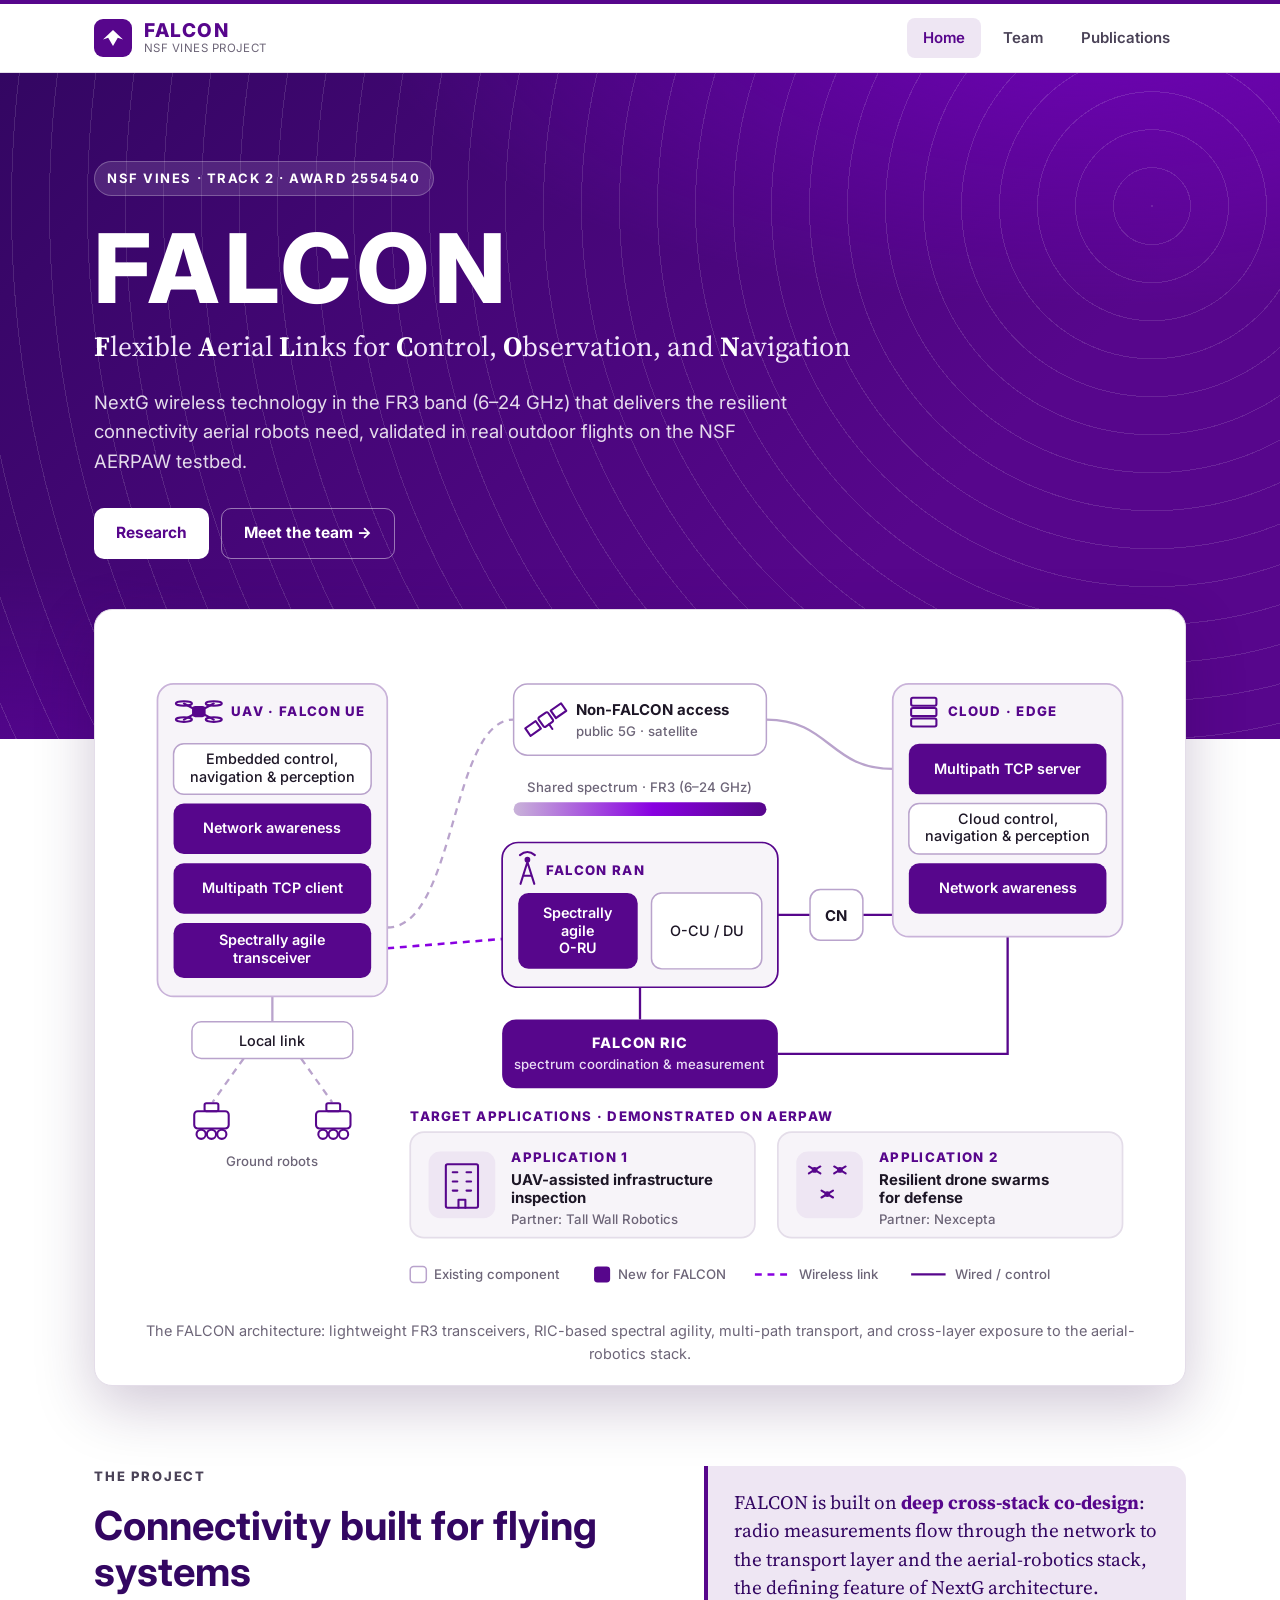
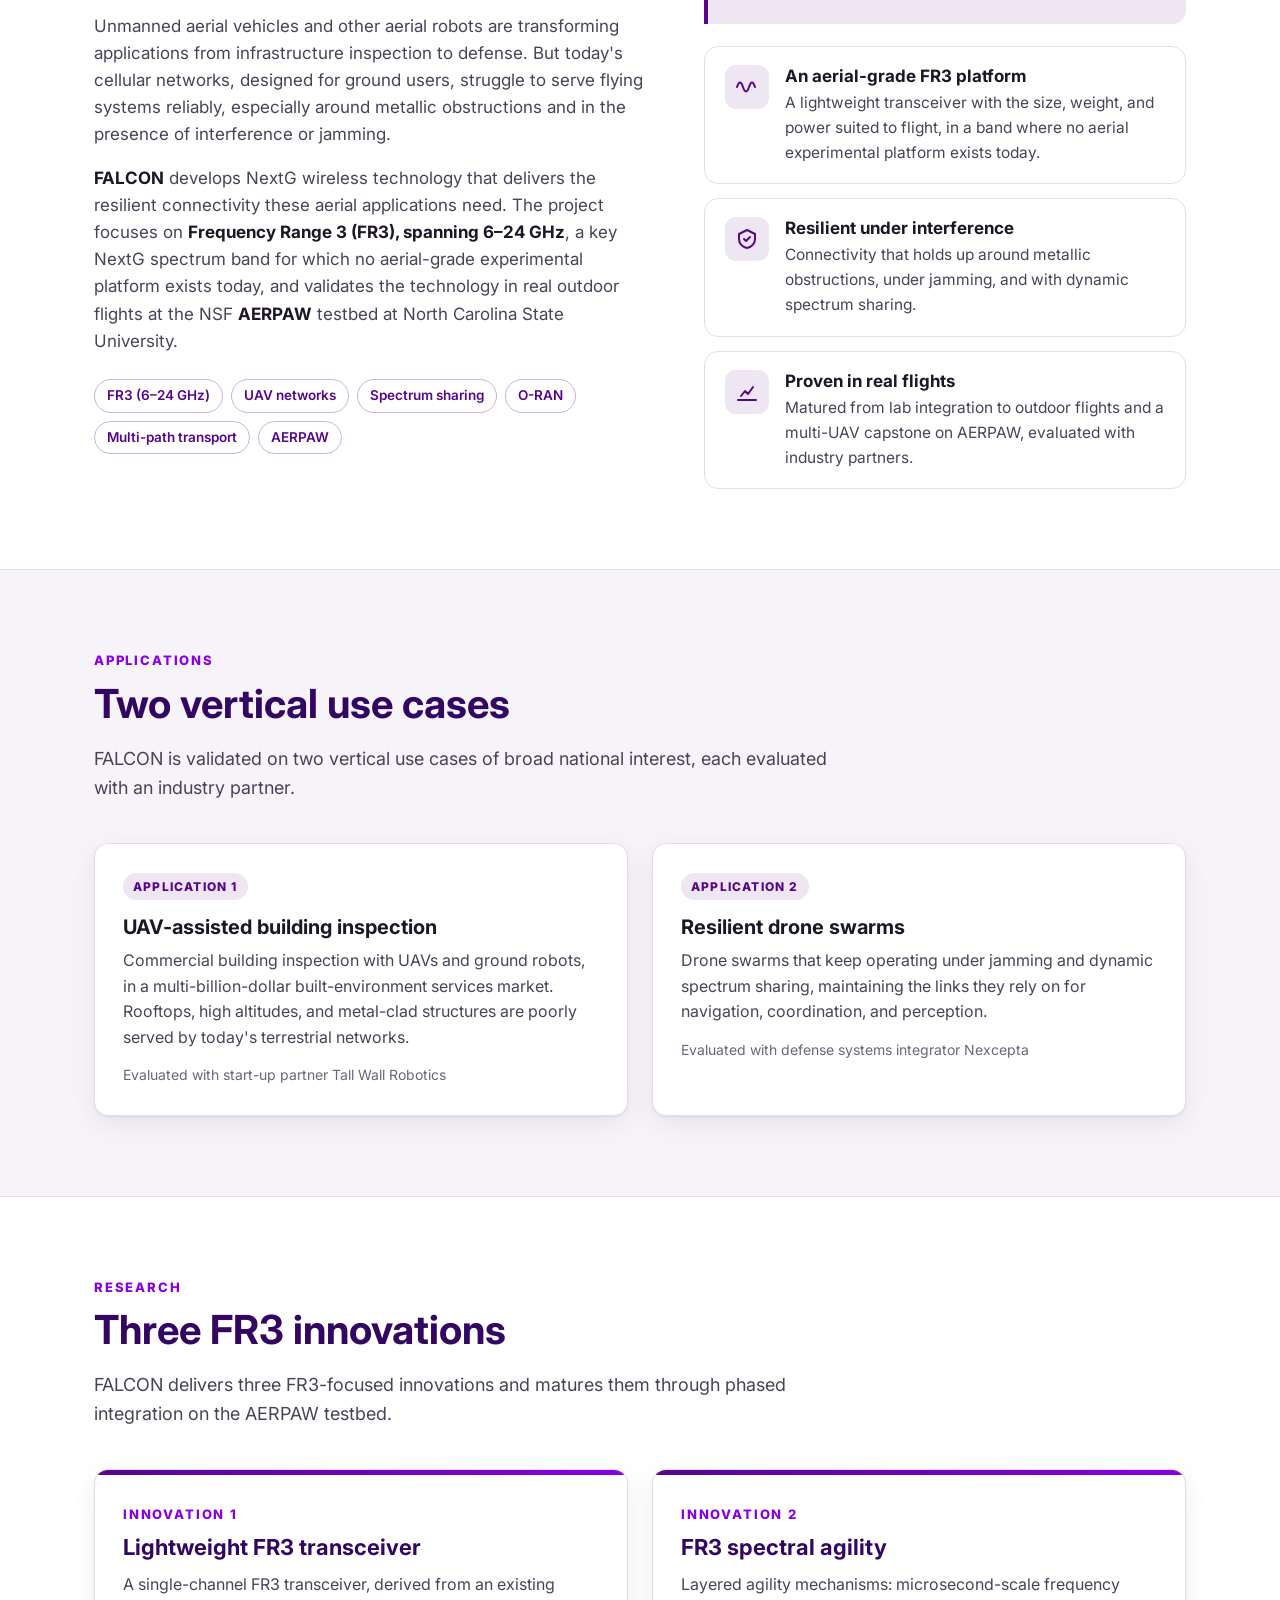
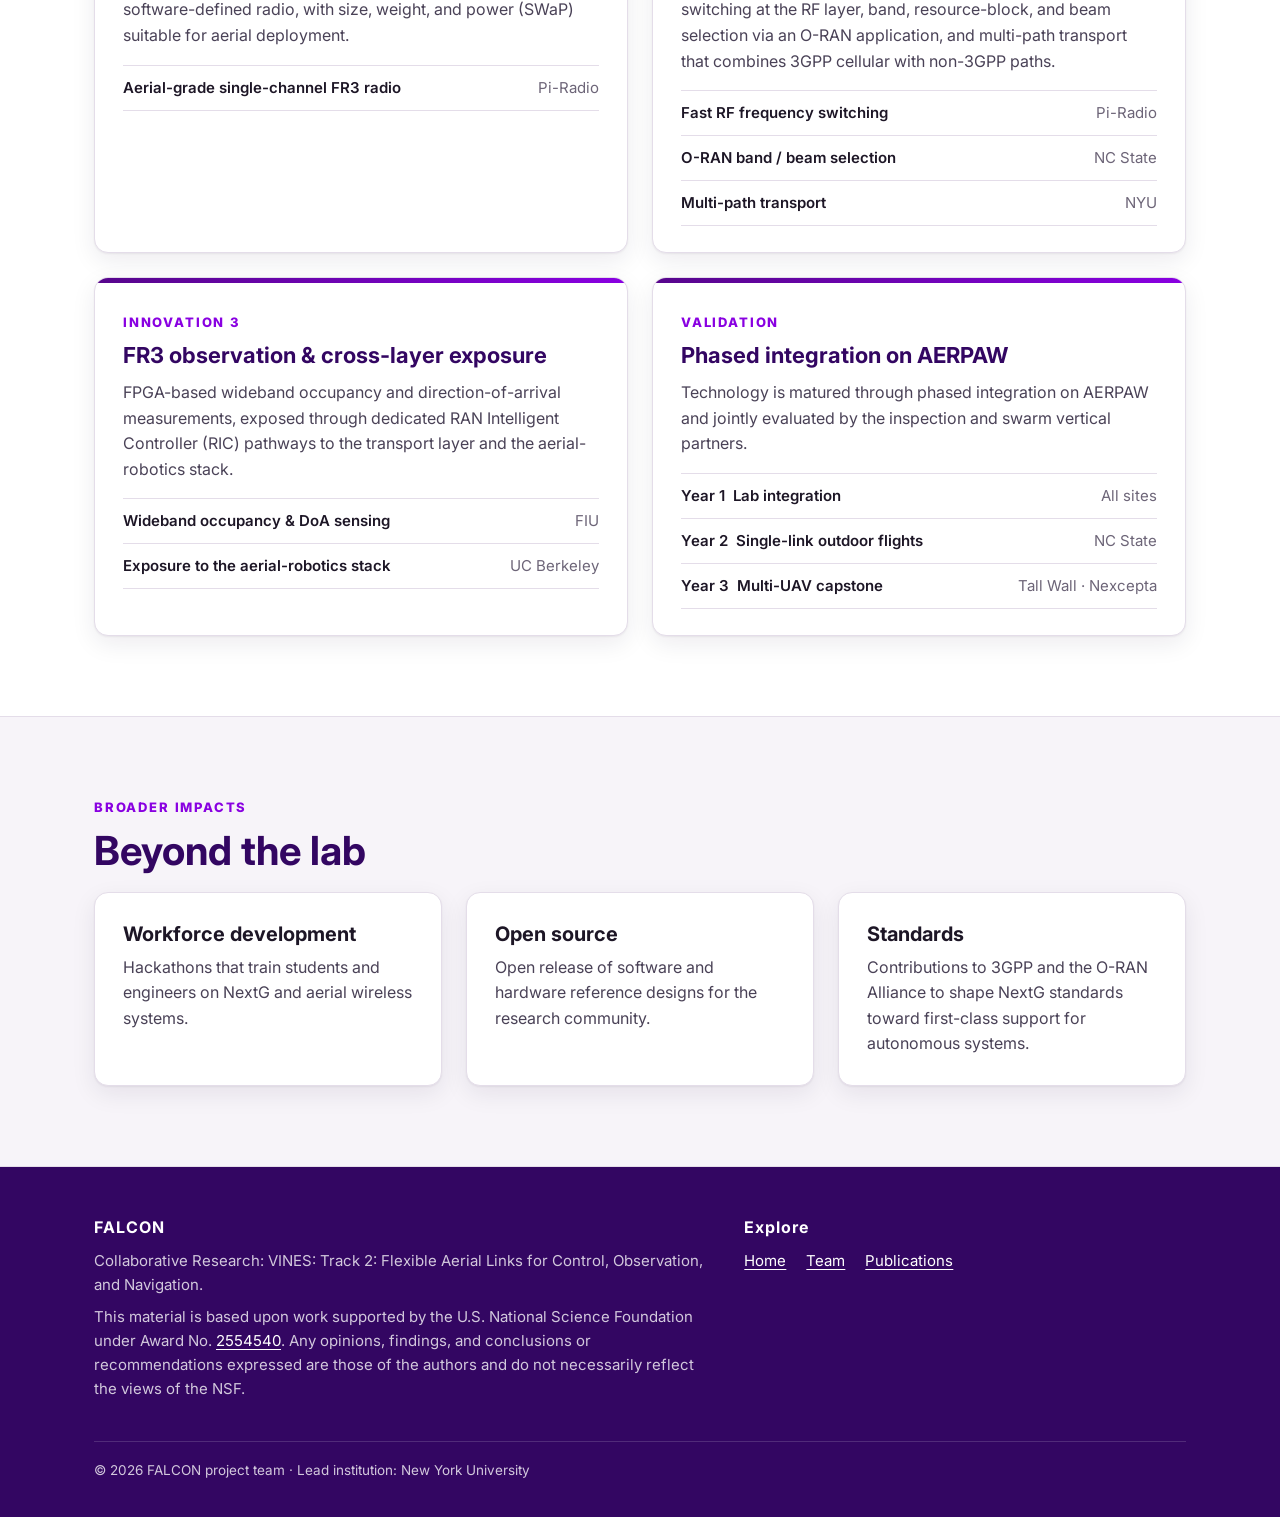
==== index.html @ ba4d0a7a "Add FALCON project website Static GitHub Pages site with Home, Team, and Publications pages in an NY" ====
<!DOCTYPE html>
<html lang="en">
<head>
  <meta charset="utf-8">
  <meta name="viewport" content="width=device-width, initial-scale=1">
  <title>FALCON | Flexible Aerial Links for Control, Observation, and Navigation</title>
  <meta name="description" content="FALCON is an NSF VINES project developing resilient FR3 (6–24 GHz) NextG wireless connectivity for UAVs and aerial robots, validated in outdoor flights on the AERPAW testbed.">
  <link rel="icon" href="assets/img/favicon.svg" type="image/svg+xml">
  <link rel="preconnect" href="https://fonts.googleapis.com">
  <link rel="preconnect" href="https://fonts.gstatic.com" crossorigin>
  <link href="https://fonts.googleapis.com/css2?family=Inter:wght@400;500;600;700;800&family=Source+Serif+4:wght@400;600;700&display=swap" rel="stylesheet">
  <link rel="stylesheet" href="assets/css/style.css">
</head>
<body>

<header class="site-header">
  <div class="container nav">
    <a class="brand" href="index.html" aria-label="FALCON home">
      <span class="brand-mark"><svg viewBox="0 0 24 24" fill="#fff" aria-hidden="true"><path d="M2 13.5 12 4l10 9.5-5.2-1.7L12 20l-4.8-8.2z"/></svg></span>
      <span class="brand-text"><span class="brand-name">FALCON</span><span class="brand-sub">NSF VINES Project</span></span>
    </a>
    <button class="nav-toggle" aria-label="Toggle menu" aria-expanded="false" aria-controls="nav-links">
      <svg viewBox="0 0 24 24" fill="none" stroke="currentColor" stroke-width="2" stroke-linecap="round"><path d="M4 7h16M4 12h16M4 17h16"/></svg>
    </button>
    <ul class="nav-links" id="nav-links">
      <li><a href="index.html" aria-current="page">Home</a></li>
      <li><a href="team.html">Team</a></li>
      <li><a href="publications.html">Publications</a></li>
    </ul>
  </div>
</header>

<main>
  <!-- Hero -->
  <section class="hero">
    <div class="container">
      <span class="eyebrow">NSF VINES &middot; Track 2 &middot; Award 2554540</span>
      <h1>FALCON</h1>
      <p class="tagline"><b>F</b>lexible <b>A</b>erial <b>L</b>inks for <b>C</b>ontrol, <b>O</b>bservation, and <b>N</b>avigation</p>
      <p class="lede">NextG wireless technology in the FR3 band (6&ndash;24 GHz) that delivers the resilient connectivity aerial robots need, validated in real outdoor flights on the NSF AERPAW testbed.</p>
      <div class="btn-row">
        <a class="btn btn-primary" href="#thrusts">Research</a>
        <a class="btn btn-ghost" href="team.html">Meet the team &rarr;</a>
      </div>
    </div>
  </section>

  <!-- Architecture figure -->
  <div class="container figure-wrap">
    <figure class="figure-card" style="margin:0">
      <div class="figure-scroll">
      <svg viewBox="0 0 900 580" role="img" aria-labelledby="archTitle archDesc">
        <title id="archTitle">FALCON system architecture</title>
        <desc id="archDesc">UAVs with spectrally agile transceivers, multipath TCP clients and network-aware autonomy connect over shared FR3 spectrum to a FALCON radio access network and to non-FALCON networks such as public 5G and satellite. A FALCON RIC coordinates spectrum, and cloud servers provide multipath transport and offloaded control, navigation and perception.</desc>
        <defs>
          <linearGradient id="spec" x1="0" x2="1">
            <stop offset="0" stop-color="#c9b3d9"/><stop offset=".55" stop-color="#8900e1"/><stop offset="1" stop-color="#57068c"/>
          </linearGradient>
        </defs>
        <style>
          .grp{fill:#f7f4f9;stroke:#c9b3d9;stroke-width:1.5}
          .ex{fill:#fff;stroke:#b9a3cc;stroke-width:1.3}
          .nw{fill:#57068c}
          .t{font:500 12.5px Inter,system-ui,sans-serif;fill:#1d1626}
          .tb{font:700 13px Inter,system-ui,sans-serif;fill:#1d1626}
          .tw{font:600 12.5px Inter,system-ui,sans-serif;fill:#fff}
          .tws{font:500 11.5px Inter,system-ui,sans-serif;fill:#eadcf5}
          .h{font:800 11.5px Inter,system-ui,sans-serif;fill:#57068c;letter-spacing:.1em}
          .s{font:500 11.5px Inter,system-ui,sans-serif;fill:#6d6578}
          .lk{fill:none;stroke:#57068c;stroke-width:2}
          .lk2{fill:none;stroke:#b9a3cc;stroke-width:2}
          .wl{fill:none;stroke:#8900e1;stroke-width:2.2;stroke-dasharray:6 5}
          .wl2{fill:none;stroke:#b9a3cc;stroke-width:2;stroke-dasharray:6 5}
          .ic{fill:none;stroke:#57068c;stroke-width:1.8;stroke-linecap:round;stroke-linejoin:round}
          .c{text-anchor:middle}
        </style>

        <!-- links (drawn first, behind the boxes) -->
        <path class="wl2" d="M230 252 C 290 252, 285 71, 340 71"/>
        <path class="wl" d="M230 270 L330 262"/>
        <path class="lk2" d="M560 71 C 615 71, 615 114, 670 114"/>
        <path class="lk" d="M570 241 H598 M644 241 H670"/>
        <path class="lk" d="M450 332 V304"/>
        <path class="lk" d="M570 362 H770 V260"/>
        <path class="lk2" d="M130 312 V334"/>
        <path class="wl2" d="M105 366 L78 404 M155 366 L182 404"/>

        <!-- UAV group -->
        <rect class="grp" x="30" y="40" width="200" height="272" rx="14"/>
        <g class="ic">
          <path d="M53 57 L79 71 M79 57 L53 71"/>
          <rect x="61" y="60" width="10" height="8" rx="2" fill="#57068c"/>
          <ellipse cx="53" cy="57" rx="7" ry="2"/><ellipse cx="79" cy="57" rx="7" ry="2"/>
          <ellipse cx="53" cy="71" rx="7" ry="2"/><ellipse cx="79" cy="71" rx="7" ry="2"/>
        </g>
        <text class="h" x="94" y="68">UAV &middot; FALCON UE</text>
        <rect class="ex" x="44" y="92" width="172" height="44" rx="9"/>
        <text class="t c" x="130" y="110">Embedded control,</text>
        <text class="t c" x="130" y="125">navigation &amp; perception</text>
        <rect class="nw" x="44" y="144" width="172" height="44" rx="9"/>
        <text class="tw c" x="130" y="170">Network awareness</text>
        <rect class="nw" x="44" y="196" width="172" height="44" rx="9"/>
        <text class="tw c" x="130" y="222">Multipath TCP client</text>
        <rect class="nw" x="44" y="248" width="172" height="48" rx="9"/>
        <text class="tw c" x="130" y="267">Spectrally agile</text>
        <text class="tw c" x="130" y="283">transceiver</text>

        <!-- Ground robots via local link -->
        <rect class="ex" x="60" y="334" width="140" height="32" rx="8"/>
        <text class="t c" x="130" y="355">Local link</text>
        <g class="ic">
          <rect x="62" y="412" width="30" height="15" rx="3"/><rect x="71" y="405" width="12" height="7" rx="1.5"/>
          <circle cx="68" cy="432" r="4"/><circle cx="77" cy="432" r="4"/><circle cx="86" cy="432" r="4"/>
          <rect x="168" y="412" width="30" height="15" rx="3"/><rect x="177" y="405" width="12" height="7" rx="1.5"/>
          <circle cx="174" cy="432" r="4"/><circle cx="183" cy="432" r="4"/><circle cx="192" cy="432" r="4"/>
        </g>
        <text class="s c" x="130" y="460">Ground robots</text>

        <!-- Non-FALCON access -->
        <rect class="ex" x="340" y="40" width="220" height="62" rx="12"/>
        <g class="ic" transform="translate(368 71) rotate(-35)">
          <rect x="-5" y="-5" width="10" height="10" rx="1.5"/>
          <rect x="-19" y="-4" width="11" height="8"/><rect x="8" y="-4" width="11" height="8"/>
          <path d="M0 5 V10"/>
        </g>
        <text class="tb" x="394" y="67">Non-FALCON access</text>
        <text class="s" x="394" y="85">public 5G &middot; satellite</text>

        <!-- Shared spectrum -->
        <text class="s c" x="450" y="134">Shared spectrum &middot; FR3 (6&ndash;24 GHz)</text>
        <rect x="340" y="143" width="220" height="12" rx="6" fill="url(#spec)"/>

        <!-- FALCON RAN -->
        <rect class="grp" x="330" y="178" width="240" height="126" rx="14" style="stroke:#57068c"/>
        <g class="ic">
          <path d="M346 214 L352 195 L358 214 M348.6 207 H355.4"/>
          <circle cx="352" cy="193" r="1.6" fill="#57068c"/>
          <path d="M345.5 189 Q352 183.5 358.5 189"/>
        </g>
        <text class="h" x="368" y="206">FALCON RAN</text>
        <rect class="nw" x="344" y="222" width="104" height="66" rx="9"/>
        <text class="tw c" x="396" y="244">Spectrally</text>
        <text class="tw c" x="396" y="259">agile</text>
        <text class="tw c" x="396" y="274">O-RU</text>
        <rect class="ex" x="460" y="222" width="96" height="66" rx="9"/>
        <text class="t c" x="508" y="259">O-CU / DU</text>

        <!-- Core network -->
        <rect class="ex" x="598" y="219" width="46" height="44" rx="9"/>
        <text class="tb c" x="621" y="246">CN</text>

        <!-- FALCON RIC -->
        <rect class="nw" x="330" y="332" width="240" height="60" rx="12"/>
        <text class="tw c" x="450" y="357" style="font-weight:800;letter-spacing:.06em">FALCON RIC</text>
        <text class="tws c" x="450" y="375">spectrum coordination &amp; measurement</text>

        <!-- Cloud / edge -->
        <rect class="grp" x="670" y="40" width="200" height="220" rx="14"/>
        <g class="ic">
          <rect x="686" y="52" width="22" height="7" rx="1.5"/><rect x="686" y="61" width="22" height="7" rx="1.5"/><rect x="686" y="70" width="22" height="7" rx="1.5"/>
        </g>
        <text class="h" x="718" y="68">CLOUD &middot; EDGE</text>
        <rect class="nw" x="684" y="92" width="172" height="44" rx="9"/>
        <text class="tw c" x="770" y="118">Multipath TCP server</text>
        <rect class="ex" x="684" y="144" width="172" height="44" rx="9"/>
        <text class="t c" x="770" y="162">Cloud control,</text>
        <text class="t c" x="770" y="177">navigation &amp; perception</text>
        <rect class="nw" x="684" y="196" width="172" height="44" rx="9"/>
        <text class="tw c" x="770" y="222">Network awareness</text>

        <!-- Applications -->
        <text class="h" x="250" y="420">TARGET APPLICATIONS &middot; DEMONSTRATED ON AERPAW</text>
        <rect class="grp" x="250" y="430" width="300" height="92" rx="12" style="stroke:#e4dde9"/>
        <rect x="266" y="447" width="58" height="58" rx="10" fill="#eee6f3"/>
        <g class="ic">
          <rect x="281" y="458" width="28" height="38" rx="1.5"/>
          <path d="M287 465h4M299 465h4M287 473h4M299 473h4M287 481h4M299 481h4M292 496v-7h6v7"/>
        </g>
        <text class="h" x="338" y="456">APPLICATION 1</text>
        <text class="tb" x="338" y="476">UAV-assisted infrastructure</text>
        <text class="tb" x="338" y="492">inspection</text>
        <text class="s" x="338" y="510">Partner: Tall Wall Robotics</text>

        <rect class="grp" x="570" y="430" width="300" height="92" rx="12" style="stroke:#e4dde9"/>
        <rect x="586" y="447" width="58" height="58" rx="10" fill="#eee6f3"/>
        <g class="ic">
          <path d="M597 460l10 6M607 460l-10 6M619 460l10 6M629 460l-10 6M608 481l10 6M618 481l-10 6"/>
          <circle cx="602" cy="463" r="1.6" fill="#57068c"/><circle cx="624" cy="463" r="1.6" fill="#57068c"/><circle cx="613" cy="484" r="1.6" fill="#57068c"/>
        </g>
        <text class="h" x="658" y="456">APPLICATION 2</text>
        <text class="tb" x="658" y="476">Resilient drone swarms</text>
        <text class="tb" x="658" y="492">for defense</text>
        <text class="s" x="658" y="510">Partner: Nexcepta</text>

        <!-- Legend -->
        <rect class="ex" x="250" y="547" width="14" height="14" rx="3"/>
        <text class="s" x="271" y="558">Existing component</text>
        <rect class="nw" x="410" y="547" width="14" height="14" rx="3"/>
        <text class="s" x="431" y="558">New for FALCON</text>
        <path class="wl" d="M550 554 H580"/>
        <text class="s" x="588" y="558">Wireless link</text>
        <path class="lk" d="M686 554 H716"/>
        <text class="s" x="724" y="558">Wired / control</text>
      </svg>
      </div>
      <figcaption>The FALCON architecture: lightweight FR3 transceivers, RIC-based spectral agility, multi-path transport, and cross-layer exposure to the aerial-robotics stack.</figcaption>
    </figure>
  </div>

  <!-- About -->
  <section id="about">
    <div class="container two-col">
      <div class="prose">
        <p class="section-label">The project</p>
        <h2>Connectivity built for flying systems</h2>
        <p>Unmanned aerial vehicles and other aerial robots are transforming applications from infrastructure inspection to defense. But today's cellular networks, designed for ground users, struggle to serve flying systems reliably, especially around metallic obstructions and in the presence of interference or jamming.</p>
        <p><strong>FALCON</strong> develops NextG wireless technology that delivers the resilient connectivity these aerial applications need. The project focuses on <strong>Frequency Range 3 (FR3), spanning 6&ndash;24 GHz</strong>, a key NextG spectrum band for which no aerial-grade experimental platform exists today, and validates the technology in real outdoor flights at the NSF <strong>AERPAW</strong> testbed at North Carolina State University.</p>
        <div class="keywords">
          <span>FR3 (6&ndash;24 GHz)</span><span>UAV networks</span><span>Spectrum sharing</span><span>O-RAN</span><span>Multi-path transport</span><span>AERPAW</span>
        </div>
      </div>
      <div>
        <div class="callout" style="margin-bottom:22px">
          FALCON is built on <em>deep cross-stack co-design</em>: radio measurements flow through the network to the transport layer and the aerial-robotics stack, the defining feature of NextG architecture.
        </div>
        <div class="pill-list">
          <div class="pill">
            <span class="icon"><svg viewBox="0 0 24 24" fill="none" stroke="currentColor" stroke-width="2" stroke-linecap="round"><path d="M2 12c2-6 4-6 6 0s4 6 6 0 4-6 6 0"/></svg></span>
            <div><h3>An aerial-grade FR3 platform</h3><p>A lightweight transceiver with the size, weight, and power suited to flight, in a band where no aerial experimental platform exists today.</p></div>
          </div>
          <div class="pill">
            <span class="icon"><svg viewBox="0 0 24 24" fill="none" stroke="currentColor" stroke-width="2" stroke-linecap="round" stroke-linejoin="round"><path d="M12 3 4 7v5c0 4.5 3.4 8.3 8 9 4.6-.7 8-4.5 8-9V7z"/><path d="m9 12 2 2 4-4"/></svg></span>
            <div><h3>Resilient under interference</h3><p>Connectivity that holds up around metallic obstructions, under jamming, and with dynamic spectrum sharing.</p></div>
          </div>
          <div class="pill">
            <span class="icon"><svg viewBox="0 0 24 24" fill="none" stroke="currentColor" stroke-width="2" stroke-linecap="round" stroke-linejoin="round"><path d="M3 20h18M6 16l4-5 3 3 5-7"/></svg></span>
            <div><h3>Proven in real flights</h3><p>Matured from lab integration to outdoor flights and a multi-UAV capstone on AERPAW, evaluated with industry partners.</p></div>
          </div>
        </div>
      </div>
    </div>
  </section>

  <!-- Use cases -->
  <section class="section-alt" id="applications">
    <div class="container">
      <p class="section-label">Applications</p>
      <h2>Two vertical use cases</h2>
      <p class="section-intro">FALCON is validated on two vertical use cases of broad national interest, each evaluated with an industry partner.</p>
      <div class="cards-2">
        <article class="card">
          <span class="tag">Application 1</span>
          <h3>UAV-assisted building inspection</h3>
          <p>Commercial building inspection with UAVs and ground robots, in a multi-billion-dollar built-environment services market. Rooftops, high altitudes, and metal-clad structures are poorly served by today's terrestrial networks.</p>
          <p class="partners">Evaluated with start-up partner Tall Wall Robotics</p>
        </article>
        <article class="card">
          <span class="tag">Application 2</span>
          <h3>Resilient drone swarms</h3>
          <p>Drone swarms that keep operating under jamming and dynamic spectrum sharing, maintaining the links they rely on for navigation, coordination, and perception.</p>
          <p class="partners">Evaluated with defense systems integrator Nexcepta</p>
        </article>
      </div>
    </div>
  </section>

  <!-- Thrusts -->
  <section id="thrusts">
    <div class="container">
      <p class="section-label">Research</p>
      <h2>Three FR3 innovations</h2>
      <p class="section-intro">FALCON delivers three FR3-focused innovations and matures them through phased integration on the AERPAW testbed.</p>
      <div class="thrusts">
        <article class="thrust">
          <span class="thrust-num">Innovation 1</span>
          <h3>Lightweight FR3 transceiver</h3>
          <p>A single-channel FR3 transceiver, derived from an existing software-defined radio, with size, weight, and power (SWaP) suitable for aerial deployment.</p>
          <ul class="subthrusts">
            <li><span>Aerial-grade single-channel FR3 radio</span><span>Pi-Radio</span></li>
          </ul>
        </article>
        <article class="thrust">
          <span class="thrust-num">Innovation 2</span>
          <h3>FR3 spectral agility</h3>
          <p>Layered agility mechanisms: microsecond-scale frequency switching at the RF layer, band, resource-block, and beam selection via an O-RAN application, and multi-path transport that combines 3GPP cellular with non-3GPP paths.</p>
          <ul class="subthrusts">
            <li><span>Fast RF frequency switching</span><span>Pi-Radio</span></li>
            <li><span>O-RAN band / beam selection</span><span>NC State</span></li>
            <li><span>Multi-path transport</span><span>NYU</span></li>
          </ul>
        </article>
        <article class="thrust">
          <span class="thrust-num">Innovation 3</span>
          <h3>FR3 observation &amp; cross-layer exposure</h3>
          <p>FPGA-based wideband occupancy and direction-of-arrival measurements, exposed through dedicated RAN Intelligent Controller (RIC) pathways to the transport layer and the aerial-robotics stack.</p>
          <ul class="subthrusts">
            <li><span>Wideband occupancy &amp; DoA sensing</span><span>FIU</span></li>
            <li><span>Exposure to the aerial-robotics stack</span><span>UC Berkeley</span></li>
          </ul>
        </article>
        <article class="thrust">
          <span class="thrust-num">Validation</span>
          <h3>Phased integration on AERPAW</h3>
          <p>Technology is matured through phased integration on AERPAW and jointly evaluated by the inspection and swarm vertical partners.</p>
          <ul class="subthrusts">
            <li><span>Year 1 &nbsp;Lab integration</span><span>All sites</span></li>
            <li><span>Year 2 &nbsp;Single-link outdoor flights</span><span>NC State</span></li>
            <li><span>Year 3 &nbsp;Multi-UAV capstone</span><span>Tall Wall &middot; Nexcepta</span></li>
          </ul>
        </article>
      </div>
    </div>
  </section>

  <!-- Broader impacts -->
  <section class="section-alt" id="impacts">
    <div class="container">
      <p class="section-label">Broader impacts</p>
      <h2>Beyond the lab</h2>
      <div class="cards-3">
        <article class="card">
          <h3>Workforce development</h3>
          <p>Hackathons that train students and engineers on NextG and aerial wireless systems.</p>
        </article>
        <article class="card">
          <h3>Open source</h3>
          <p>Open release of software and hardware reference designs for the research community.</p>
        </article>
        <article class="card">
          <h3>Standards</h3>
          <p>Contributions to 3GPP and the O-RAN Alliance to shape NextG standards toward first-class support for autonomous systems.</p>
        </article>
      </div>
    </div>
  </section>
</main>

<footer class="site-footer">
  <div class="container">
    <div class="footer-grid">
      <div>
        <h4>FALCON</h4>
        <p>Collaborative Research: VINES: Track 2: Flexible Aerial Links for Control, Observation, and Navigation.</p>
        <p>This material is based upon work supported by the U.S. National Science Foundation under Award No. <a href="https://www.nsf.gov/awardsearch/show-award?AWD_ID=2554540">2554540</a>. Any opinions, findings, and conclusions or recommendations expressed are those of the authors and do not necessarily reflect the views of the NSF.</p>
      </div>
      <div>
        <h4>Explore</h4>
        <ul class="footer-links">
          <li><a href="index.html">Home</a></li>
          <li><a href="team.html">Team</a></li>
          <li><a href="publications.html">Publications</a></li>
        </ul>
      </div>
    </div>
    <div class="footer-bottom">&copy; 2026 FALCON project team &middot; Lead institution: New York University</div>
  </div>
</footer>

<script src="assets/js/main.js"></script>
</body>
</html>
---- assets/css/style.css ----
/* FALCON project site — NYU color theme */
:root {
  --violet: #57068c;        /* NYU Violet */
  --violet-deep: #330662;   /* Deep violet */
  --violet-ultra: #8900e1;  /* Ultra violet */
  --violet-light: #eee6f3;  /* Light violet tint */
  --violet-mid: #c9b3d9;
  --ink: #1d1626;
  --ink-soft: #4a4257;
  --muted: #6d6578;
  --line: #e4dde9;
  --bg: #ffffff;
  --bg-alt: #f7f4f9;
  --radius: 14px;
  --shadow: 0 1px 2px rgba(30, 10, 50, .06), 0 8px 24px rgba(30, 10, 50, .08);
  --maxw: 1140px;
  --font: "Inter", system-ui, -apple-system, "Segoe UI", Roboto, sans-serif;
  --font-display: "Source Serif 4", Georgia, serif;
}

*, *::before, *::after { box-sizing: border-box; }
html { scroll-behavior: smooth; }
body {
  margin: 0;
  font-family: var(--font);
  color: var(--ink);
  background: var(--bg);
  line-height: 1.6;
  font-size: 17px;
  -webkit-font-smoothing: antialiased;
}
img { max-width: 100%; display: block; }
a { color: var(--violet); text-decoration-thickness: 1px; text-underline-offset: 3px; }
a:hover { color: var(--violet-ultra); }

.container { max-width: var(--maxw); margin: 0 auto; padding: 0 24px; }

/* ---------- Header / nav ---------- */
.site-header {
  position: sticky; top: 0; z-index: 50;
  background: rgba(255, 255, 255, .94);
  backdrop-filter: saturate(160%) blur(8px);
  border-top: 4px solid var(--violet);
  border-bottom: 1px solid var(--line);
}
.nav { display: flex; align-items: center; justify-content: space-between; height: 68px; }
.brand { display: flex; align-items: center; gap: 12px; text-decoration: none; color: var(--ink); }
.brand-mark {
  width: 38px; height: 38px; border-radius: 9px;
  background: var(--violet); display: grid; place-items: center;
}
.brand-mark svg { width: 24px; height: 24px; }
.brand-text { display: flex; flex-direction: column; line-height: 1.1; }
.brand-name { font-weight: 800; letter-spacing: .08em; font-size: 19px; color: var(--violet); }
.brand-sub { font-size: 11.5px; color: var(--muted); letter-spacing: .04em; text-transform: uppercase; }

.nav-links { display: flex; gap: 6px; list-style: none; margin: 0; padding: 0; }
.nav-links a {
  display: block; padding: 8px 16px; border-radius: 8px;
  text-decoration: none; color: var(--ink-soft); font-weight: 600; font-size: 15px;
}
.nav-links a:hover { background: var(--violet-light); color: var(--violet); }
.nav-links a[aria-current="page"] { color: var(--violet); background: var(--violet-light); }

.nav-toggle {
  display: none; background: none; border: 1px solid var(--line); border-radius: 8px;
  width: 42px; height: 42px; cursor: pointer; color: var(--violet);
}
.nav-toggle svg { width: 22px; height: 22px; margin: auto; }

@media (max-width: 720px) {
  .nav-toggle { display: grid; place-items: center; }
  .nav-links {
    display: none; position: absolute; left: 0; right: 0; top: 72px;
    flex-direction: column; background: #fff; padding: 8px 16px 16px;
    border-bottom: 1px solid var(--line); box-shadow: var(--shadow);
  }
  .nav-links.open { display: flex; }
  .brand-sub { display: none; }
}

/* ---------- Hero ---------- */
.hero {
  position: relative; overflow: hidden; color: #fff;
  background:
    radial-gradient(1200px 500px at 85% -10%, rgba(137, 0, 225, .55), transparent 60%),
    radial-gradient(800px 400px at 0% 110%, rgba(137, 0, 225, .25), transparent 60%),
    linear-gradient(135deg, var(--violet-deep) 0%, var(--violet) 70%);
  padding: 88px 0 180px;
}
.hero::after { /* subtle signal-wave texture */
  content: ""; position: absolute; inset: 0; pointer-events: none; opacity: .12;
  background-image: repeating-radial-gradient(circle at 90% 20%, #fff 0 1px, transparent 1px 38px);
}
.hero .container { position: relative; z-index: 1; }
.eyebrow {
  display: inline-flex; align-items: center; gap: 8px;
  font-size: 13px; font-weight: 700; letter-spacing: .12em; text-transform: uppercase;
  padding: 6px 12px; border-radius: 999px;
  background: rgba(255, 255, 255, .12); border: 1px solid rgba(255, 255, 255, .25);
}
.hero h1 {
  font-size: clamp(54px, 9vw, 96px); line-height: 1; margin: 24px 0 12px;
  letter-spacing: .06em; font-weight: 800;
}
.hero .tagline {
  font-family: var(--font-display); font-size: clamp(21px, 2.6vw, 28px);
  margin: 0 0 22px; color: #f1e6fa; max-width: 760px; line-height: 1.35;
}
.hero .tagline b { color: #fff; font-weight: 700; }
.hero .lede { font-size: 18.5px; max-width: 700px; color: rgba(255, 255, 255, .86); margin: 0 0 32px; }
.btn-row { display: flex; flex-wrap: wrap; gap: 12px; }
.btn {
  display: inline-flex; align-items: center; gap: 8px; padding: 12px 22px; border-radius: 10px;
  font-weight: 700; font-size: 15.5px; text-decoration: none; transition: transform .15s, background .15s;
}
.btn:hover { transform: translateY(-1px); }
.btn-primary { background: #fff; color: var(--violet); }
.btn-primary:hover { color: var(--violet-deep); }
.btn-ghost { color: #fff; border: 1px solid rgba(255, 255, 255, .45); }
.btn-ghost:hover { background: rgba(255, 255, 255, .1); color: #fff; }

/* Architecture figure overlapping the hero */
.figure-wrap { margin-top: -130px; position: relative; z-index: 2; }
.figure-card {
  background: #fff; border-radius: 18px; box-shadow: 0 20px 60px rgba(40, 6, 70, .22);
  padding: 28px 28px 20px; border: 1px solid var(--line);
}
.figure-scroll { overflow-x: auto; }
.figure-card svg { width: 100%; min-width: 640px; height: auto; display: block; }
.figure-card figcaption { font-size: 14.5px; color: var(--muted); margin-top: 14px; text-align: center; }

/* ---------- Page header (inner pages) ---------- */
.page-hero {
  color: #fff; padding: 64px 0 56px;
  background:
    radial-gradient(900px 300px at 90% -20%, rgba(137, 0, 225, .5), transparent 60%),
    linear-gradient(135deg, var(--violet-deep), var(--violet));
}
.page-hero h1 { margin: 10px 0 8px; font-size: clamp(36px, 5vw, 50px); line-height: 1.1; }
.page-hero p { margin: 0; color: rgba(255, 255, 255, .85); max-width: 720px; font-size: 18px; }
.page-hero .eyebrow { font-size: 12px; }

/* ---------- Sections ---------- */
section { padding: 80px 0; }
.section-alt { background: var(--bg-alt); border-top: 1px solid var(--line); border-bottom: 1px solid var(--line); }
.section-label {
  font-size: 13px; font-weight: 800; letter-spacing: .14em; text-transform: uppercase; color: var(--violet-ultra);
  margin: 0 0 10px;
}
h2 { font-size: clamp(30px, 3.6vw, 40px); line-height: 1.15; margin: 0 0 18px; color: var(--violet-deep); }
h3 { font-size: 20px; line-height: 1.3; margin: 0 0 8px; color: var(--ink); }
.section-intro { color: var(--ink-soft); max-width: 760px; font-size: 18px; margin: 0 0 40px; }

.two-col { display: grid; grid-template-columns: 1.15fr 1fr; gap: 56px; align-items: start; }
@media (max-width: 900px) { .two-col { grid-template-columns: 1fr; gap: 32px; } }
.prose p { margin: 0 0 16px; color: var(--ink-soft); }
.prose strong { color: var(--ink); }

.callout {
  border-left: 4px solid var(--violet); background: var(--violet-light); border-radius: 0 var(--radius) var(--radius) 0;
  padding: 22px 26px; font-family: var(--font-display); font-size: 19px; line-height: 1.5; color: var(--violet-deep);
}
.callout em { font-style: normal; font-weight: 700; color: var(--violet); }

.pill-list { display: grid; gap: 14px; }
.pill {
  display: flex; gap: 16px; align-items: flex-start; background: #fff; border: 1px solid var(--line);
  border-radius: var(--radius); padding: 18px 20px;
}
.pill .icon {
  flex: none; width: 44px; height: 44px; border-radius: 11px; background: var(--violet-light);
  color: var(--violet); display: grid; place-items: center;
}
.pill .icon svg { width: 24px; height: 24px; }
.pill h3 { font-size: 17px; margin-bottom: 4px; }
.pill p { margin: 0; font-size: 15.5px; color: var(--ink-soft); }

/* Use-case cards */
.cards-2 { display: grid; grid-template-columns: repeat(2, 1fr); gap: 24px; }
@media (max-width: 760px) { .cards-2 { grid-template-columns: 1fr; } }
.cards-3 { display: grid; grid-template-columns: repeat(3, 1fr); gap: 24px; }
@media (max-width: 860px) { .cards-3 { grid-template-columns: 1fr; } }
.card {
  background: #fff; border: 1px solid var(--line); border-radius: var(--radius);
  padding: 28px; box-shadow: var(--shadow);
}
.card .tag {
  display: inline-block; font-size: 12px; font-weight: 800; letter-spacing: .1em; text-transform: uppercase;
  color: var(--violet); background: var(--violet-light); padding: 4px 10px; border-radius: 999px; margin-bottom: 14px;
}
.card p { margin: 0; color: var(--ink-soft); font-size: 16px; }
.card .partners { margin-top: 14px; font-size: 14px; color: var(--muted); }

/* Thrusts */
.thrusts { display: grid; grid-template-columns: repeat(2, 1fr); gap: 24px; }
@media (max-width: 860px) { .thrusts { grid-template-columns: 1fr; } }
.thrust {
  position: relative; background: #fff; border: 1px solid var(--line); border-radius: var(--radius);
  padding: 30px 28px 26px; box-shadow: var(--shadow); overflow: hidden;
}
.thrust::before {
  content: ""; position: absolute; top: 0; left: 0; right: 0; height: 5px;
  background: linear-gradient(90deg, var(--violet), var(--violet-ultra));
}
.thrust-num {
  font-size: 13px; font-weight: 800; letter-spacing: .14em; color: var(--violet-ultra); text-transform: uppercase;
}
.thrust h3 { font-size: 22px; margin: 6px 0 10px; color: var(--violet-deep); }
.thrust > p { margin: 0 0 16px; color: var(--ink-soft); font-size: 16px; }
.subthrusts { list-style: none; margin: 0; padding: 0; border-top: 1px solid var(--line); }
.subthrusts li {
  display: flex; justify-content: space-between; gap: 16px; padding: 10px 0; border-bottom: 1px solid var(--line);
  font-size: 15px;
}
.subthrusts li span:first-child { font-weight: 600; color: var(--ink); }
.subthrusts li span:last-child { color: var(--muted); text-align: right; white-space: nowrap; }
@media (max-width: 480px) {
  .subthrusts li { flex-direction: column; gap: 2px; }
  .subthrusts li span:last-child { text-align: left; }
}

/* Keywords */
.keywords { display: flex; flex-wrap: wrap; gap: 8px; margin-top: 24px; }
.keywords span {
  font-size: 13.5px; font-weight: 600; color: var(--violet); background: #fff;
  border: 1px solid var(--violet-mid); padding: 5px 12px; border-radius: 999px;
}

/* ---------- Team ---------- */
.org-grid { display: grid; grid-template-columns: repeat(3, 1fr); gap: 20px; }
@media (max-width: 900px) { .org-grid { grid-template-columns: repeat(2, 1fr); } }
@media (max-width: 560px) { .org-grid { grid-template-columns: 1fr; } }
.org {
  background: #fff; border: 1px solid var(--line); border-radius: var(--radius); overflow: hidden;
  display: flex; flex-direction: column; box-shadow: var(--shadow);
}
.org-logo {
  height: 120px; display: grid; place-items: center; padding: 20px 28px;
  background: #fff; border-bottom: 1px solid var(--line);
}
.org-logo.dark { background: var(--violet-deep); }
.org-logo img.padded-logo { max-height: 110px; } /* square logos with built-in whitespace */
.org-logo img { max-height: 76px; max-width: 100%; width: auto; object-fit: contain; }
.org-logo.wordmark span {
  font-weight: 800; font-size: 22px; letter-spacing: .02em; color: var(--violet-deep); text-align: center; line-height: 1.15;
}
.org-logo.wordmark small { display: block; font-size: 11px; letter-spacing: .14em; color: var(--muted); font-weight: 700; margin-top: 4px; }
.org-body { padding: 18px 20px 20px; flex: 1; }
.org-type {
  font-size: 11.5px; font-weight: 800; letter-spacing: .12em; text-transform: uppercase; color: var(--violet-ultra);
}
.org-body h3 { font-size: 18px; margin: 4px 0 6px; }
.org-body p { margin: 0; font-size: 14.5px; color: var(--ink-soft); }

.org-section { margin-top: 56px; }
.org-section-head {
  display: flex; align-items: center; gap: 16px; padding-bottom: 14px; margin-bottom: 20px;
  border-bottom: 2px solid var(--violet-light);
}
.org-section-head img { height: 40px; width: auto; }
.org-section-head .mini-wordmark {
  height: 40px; min-width: 40px; padding: 0 10px; border-radius: 8px; background: var(--violet-light);
  color: var(--violet); font-weight: 800; display: grid; place-items: center; font-size: 14px;
}
.org-section-head h3 { margin: 0; font-size: 22px; color: var(--violet-deep); }
.org-section-head .count { margin-left: auto; color: var(--muted); font-size: 14px; }

.people { display: grid; grid-template-columns: repeat(auto-fill, minmax(320px, 1fr)); gap: 16px; }
@media (max-width: 400px) { .people { grid-template-columns: 1fr; } }
.person {
  display: flex; gap: 16px; background: #fff; border: 1px solid var(--line); border-radius: var(--radius); padding: 18px;
}
.avatar {
  flex: none; width: 56px; height: 56px; border-radius: 50%;
  background: linear-gradient(135deg, var(--violet), var(--violet-ultra));
  color: #fff; display: grid; place-items: center; font-weight: 800; font-size: 18px; letter-spacing: .03em;
}
.person h4 { margin: 0; font-size: 17px; }
.role-badge {
  display: inline-block; font-size: 11.5px; font-weight: 800; letter-spacing: .08em; text-transform: uppercase;
  padding: 2px 8px; border-radius: 6px; margin: 4px 0 8px; background: var(--violet-light); color: var(--violet);
}
.role-badge.lead { background: var(--violet); color: #fff; }
.person p { margin: 0; font-size: 14.5px; color: var(--ink-soft); line-height: 1.5; }

/* ---------- Publications ---------- */
.empty-state {
  text-align: center; border: 2px dashed var(--violet-mid); border-radius: 18px; padding: 64px 24px;
  background: var(--bg-alt);
}
.empty-state .icon {
  width: 64px; height: 64px; margin: 0 auto 18px; border-radius: 16px; background: var(--violet-light);
  color: var(--violet); display: grid; place-items: center;
}
.empty-state .icon svg { width: 32px; height: 32px; }
.empty-state h2 { font-size: 26px; margin-bottom: 8px; }
.empty-state p { color: var(--ink-soft); margin: 0 auto; max-width: 560px; }

.pub-list { list-style: none; padding: 0; margin: 0; }
.pub { padding: 18px 0; border-bottom: 1px solid var(--line); }
.pub .title { font-weight: 700; }
.pub .authors, .pub .venue { color: var(--ink-soft); font-size: 15.5px; }

/* ---------- Footer ---------- */
.site-footer { background: var(--violet-deep); color: rgba(255, 255, 255, .78); padding: 48px 0 36px; font-size: 15px; }
.footer-grid { display: grid; grid-template-columns: 1.4fr 1fr; gap: 32px; align-items: start; }
@media (max-width: 720px) { .footer-grid { grid-template-columns: 1fr; } }
.site-footer h4 { color: #fff; margin: 0 0 8px; font-size: 16px; letter-spacing: .06em; }
.site-footer p { margin: 0 0 8px; }
.site-footer a { color: #fff; }
.footer-links { list-style: none; padding: 0; margin: 0; display: flex; gap: 20px; flex-wrap: wrap; }
.footer-bottom { border-top: 1px solid rgba(255, 255, 255, .15); margin-top: 32px; padding-top: 18px; font-size: 13.5px; }

@media (max-width: 600px) {
  body { font-size: 16px; }
  .container { padding: 0 16px; }
  section { padding: 56px 0; }
  .hero { padding: 64px 0 150px; }
  .figure-card { padding: 14px 10px 12px; }
}
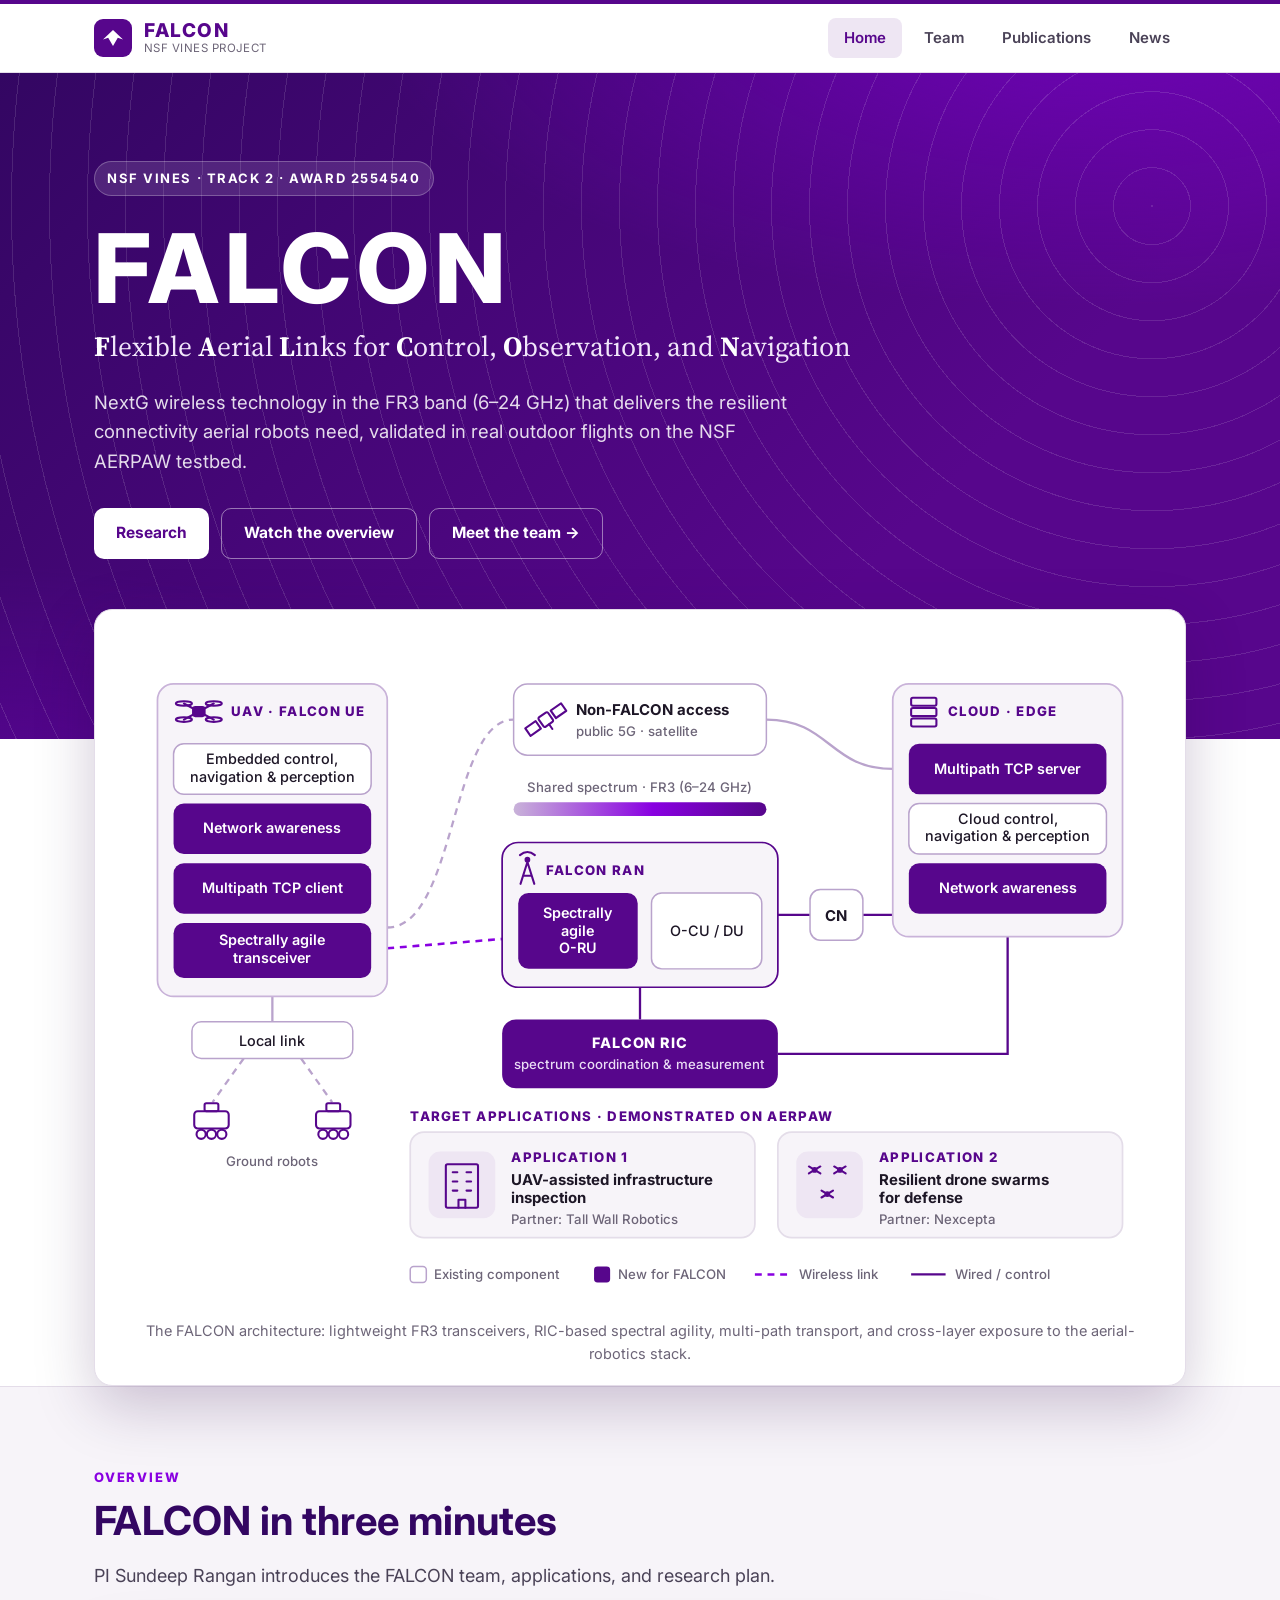
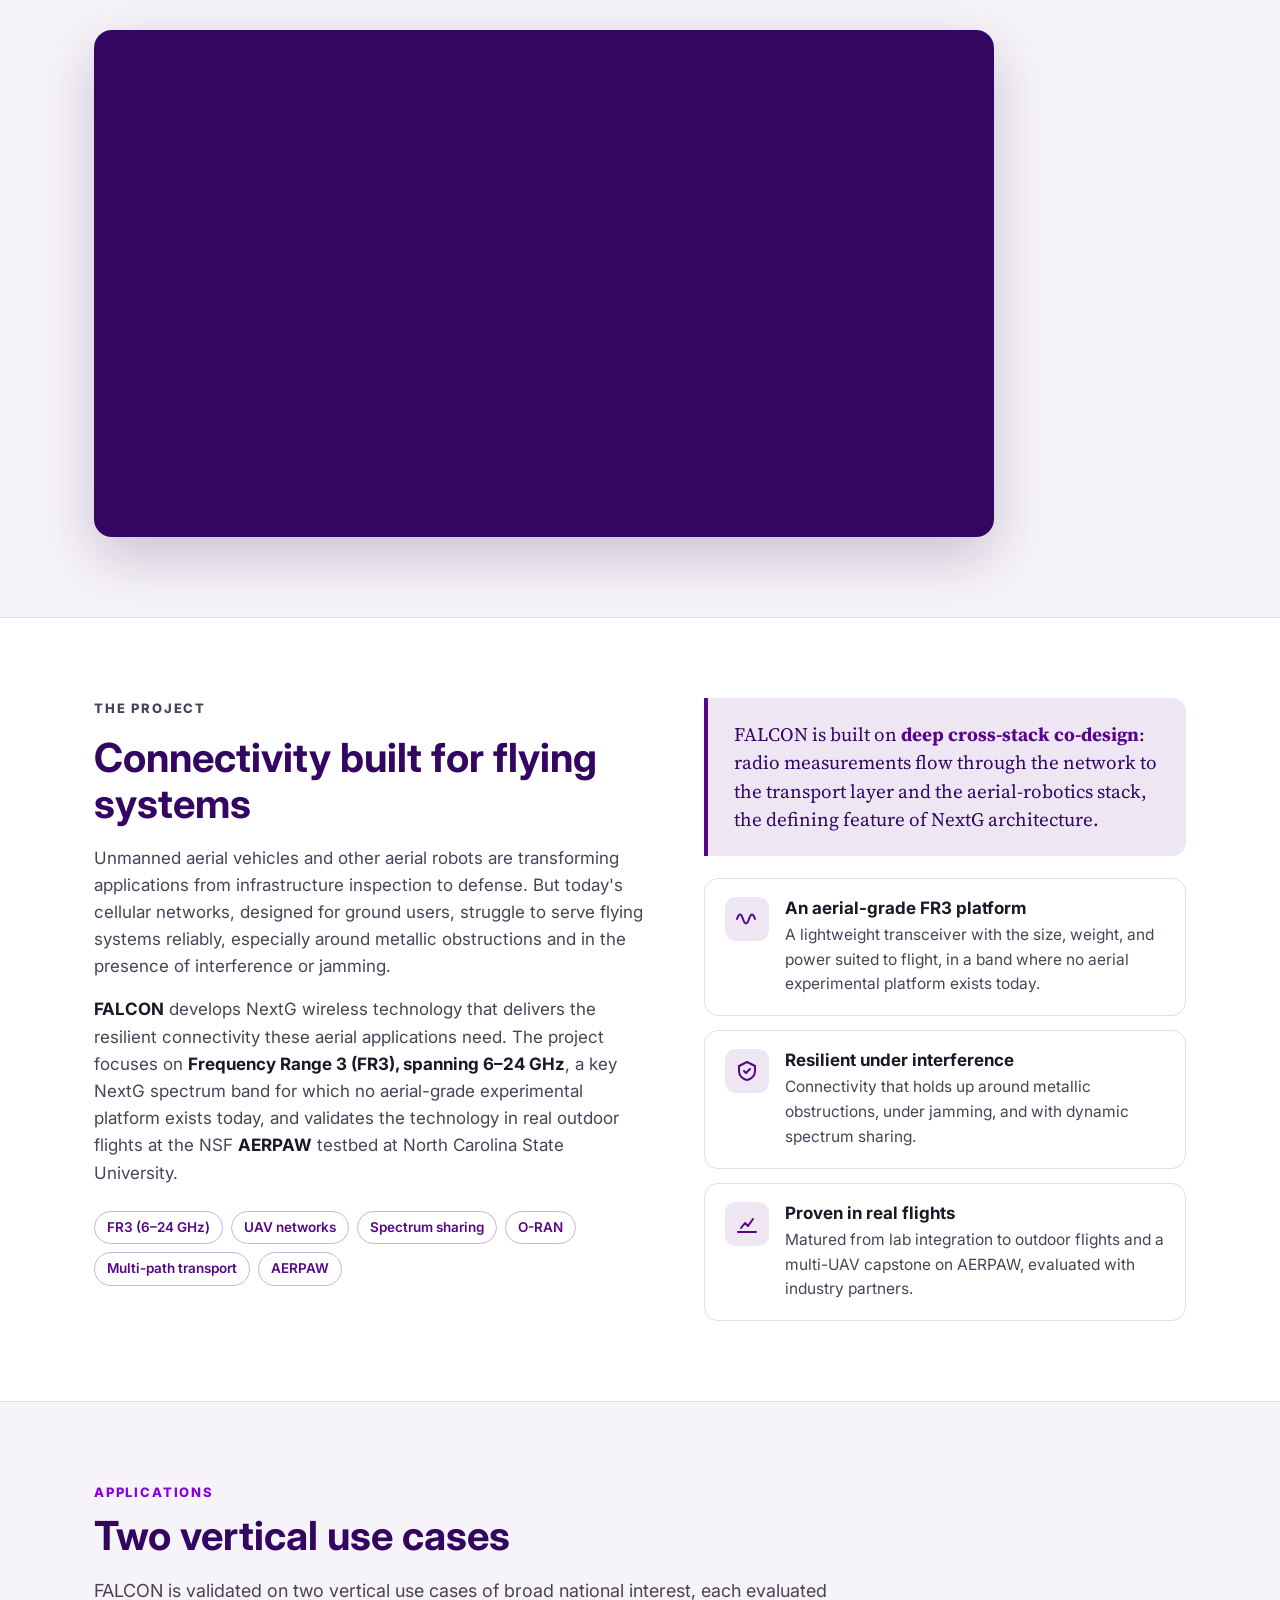
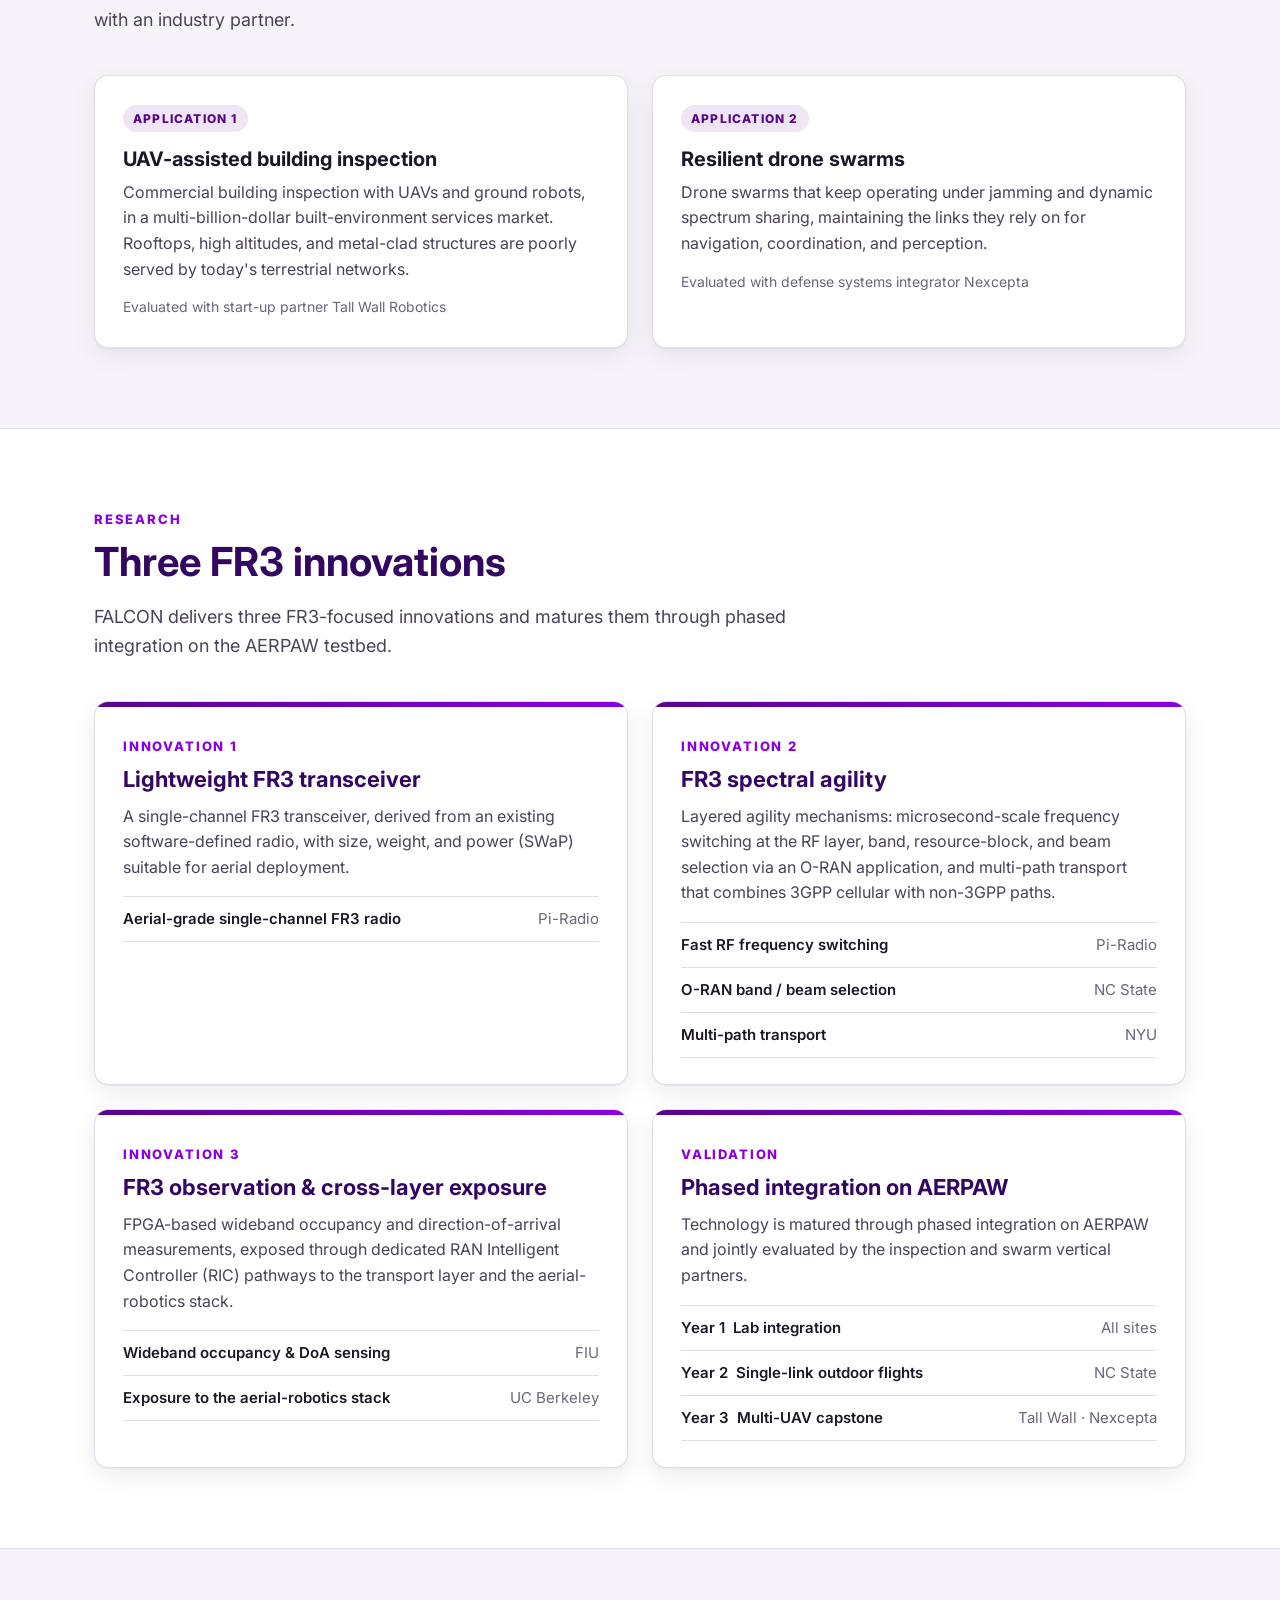
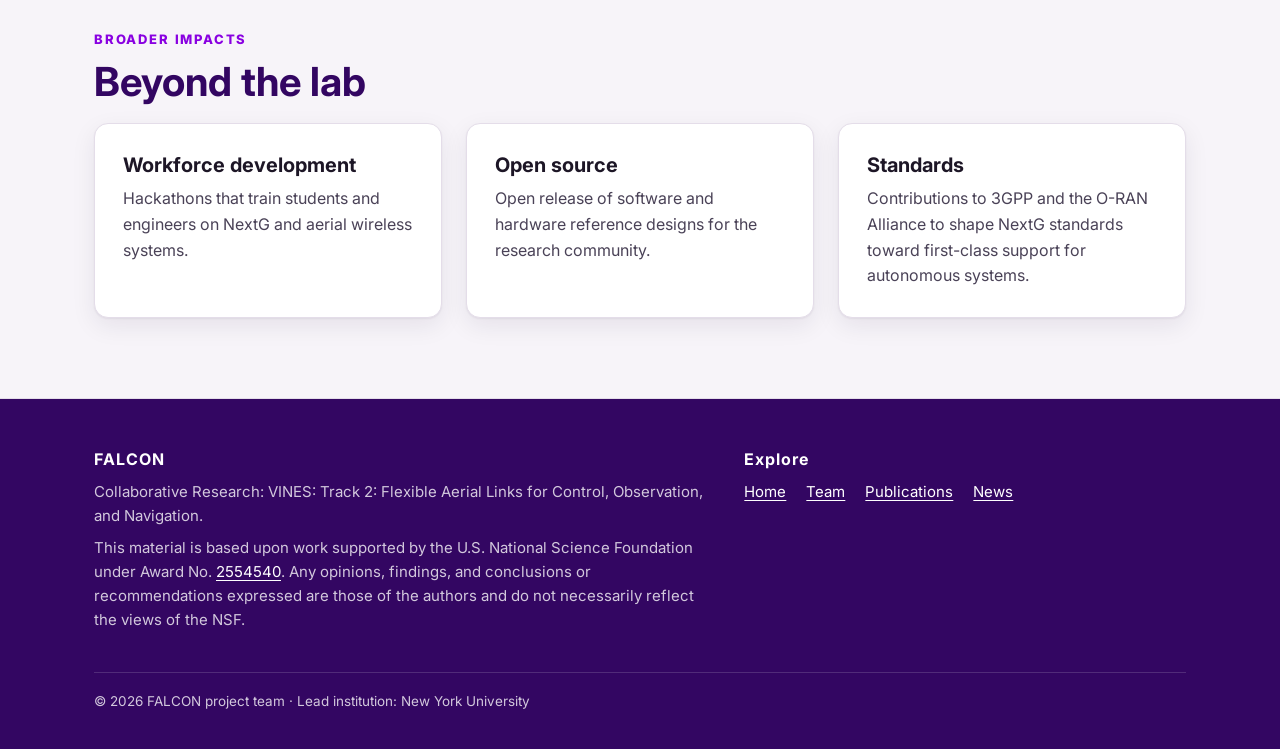
==== commit 1140517b: "Add News page and overview video - New news.html with the NYU Tandon announcement and the overview v" ====
--- a/index.html
+++ b/index.html
@@ -26,6 +26,7 @@
       <li><a href="index.html" aria-current="page">Home</a></li>
       <li><a href="team.html">Team</a></li>
       <li><a href="publications.html">Publications</a></li>
+      <li><a href="news.html">News</a></li>
     </ul>
   </div>
 </header>
@@ -40,6 +41,7 @@
       <p class="lede">NextG wireless technology in the FR3 band (6&ndash;24 GHz) that delivers the resilient connectivity aerial robots need, validated in real outdoor flights on the NSF AERPAW testbed.</p>
       <div class="btn-row">
         <a class="btn btn-primary" href="#thrusts">Research</a>
+        <a class="btn btn-ghost" href="#video">Watch the overview</a>
         <a class="btn btn-ghost" href="team.html">Meet the team &rarr;</a>
       </div>
     </div>
@@ -207,6 +209,18 @@
     </figure>
   </div>
 
+  <!-- Overview video -->
+  <section class="section-alt" id="video">
+    <div class="container">
+      <p class="section-label">Overview</p>
+      <h2>FALCON in three minutes</h2>
+      <p class="section-intro">PI Sundeep Rangan introduces the FALCON team, applications, and research plan.</p>
+      <div class="video-frame">
+        <iframe src="https://www.youtube-nocookie.com/embed/zkoxwdPACqs?rel=0" title="FALCON project overview video" loading="lazy" allow="accelerometer; clipboard-write; encrypted-media; gyroscope; picture-in-picture; web-share" referrerpolicy="strict-origin-when-cross-origin" allowfullscreen></iframe>
+      </div>
+    </div>
+  </section>
+
   <!-- About -->
   <section id="about">
     <div class="container two-col">
@@ -349,6 +363,7 @@
           <li><a href="index.html">Home</a></li>
           <li><a href="team.html">Team</a></li>
           <li><a href="publications.html">Publications</a></li>
+          <li><a href="news.html">News</a></li>
         </ul>
       </div>
     </div>
--- a/assets/css/style.css
+++ b/assets/css/style.css
@@ -130,6 +130,13 @@
 .figure-card svg { width: 100%; min-width: 640px; height: auto; display: block; }
 .figure-card figcaption { font-size: 14.5px; color: var(--muted); margin-top: 14px; text-align: center; }
 
+/* Overview video */
+.video-frame {
+  aspect-ratio: 16 / 9; max-width: 900px; border-radius: 18px; overflow: hidden;
+  background: var(--violet-deep); box-shadow: 0 20px 60px rgba(40, 6, 70, .22);
+}
+.video-frame iframe { width: 100%; height: 100%; border: 0; display: block; }
+
 /* ---------- Page header (inner pages) ---------- */
 .page-hero {
   color: #fff; padding: 64px 0 56px;
@@ -301,6 +308,22 @@
 .pub { padding: 18px 0; border-bottom: 1px solid var(--line); }
 .pub .title { font-weight: 700; }
 .pub .authors, .pub .venue { color: var(--ink-soft); font-size: 15.5px; }
+
+/* ---------- News ---------- */
+.news-list { list-style: none; padding: 0; margin: 0; }
+.news-item {
+  display: grid; grid-template-columns: 130px 1fr; gap: 24px; padding: 24px 0; border-bottom: 1px solid var(--line);
+}
+.news-item:first-child { padding-top: 0; }
+.news-item time { font-weight: 700; color: var(--violet); font-size: 15px; padding-top: 2px; }
+.news-source {
+  font-size: 12px; font-weight: 800; letter-spacing: .1em; text-transform: uppercase; color: var(--violet-ultra);
+}
+.news-item h3 { margin: 4px 0 6px; }
+.news-item h3 a { color: var(--ink); text-decoration: none; }
+.news-item h3 a:hover { color: var(--violet); text-decoration: underline; }
+.news-item p { margin: 0; color: var(--ink-soft); font-size: 16px; }
+@media (max-width: 600px) { .news-item { grid-template-columns: 1fr; gap: 4px; } }
 
 /* ---------- Footer ---------- */
 .site-footer { background: var(--violet-deep); color: rgba(255, 255, 255, .78); padding: 48px 0 36px; font-size: 15px; }
